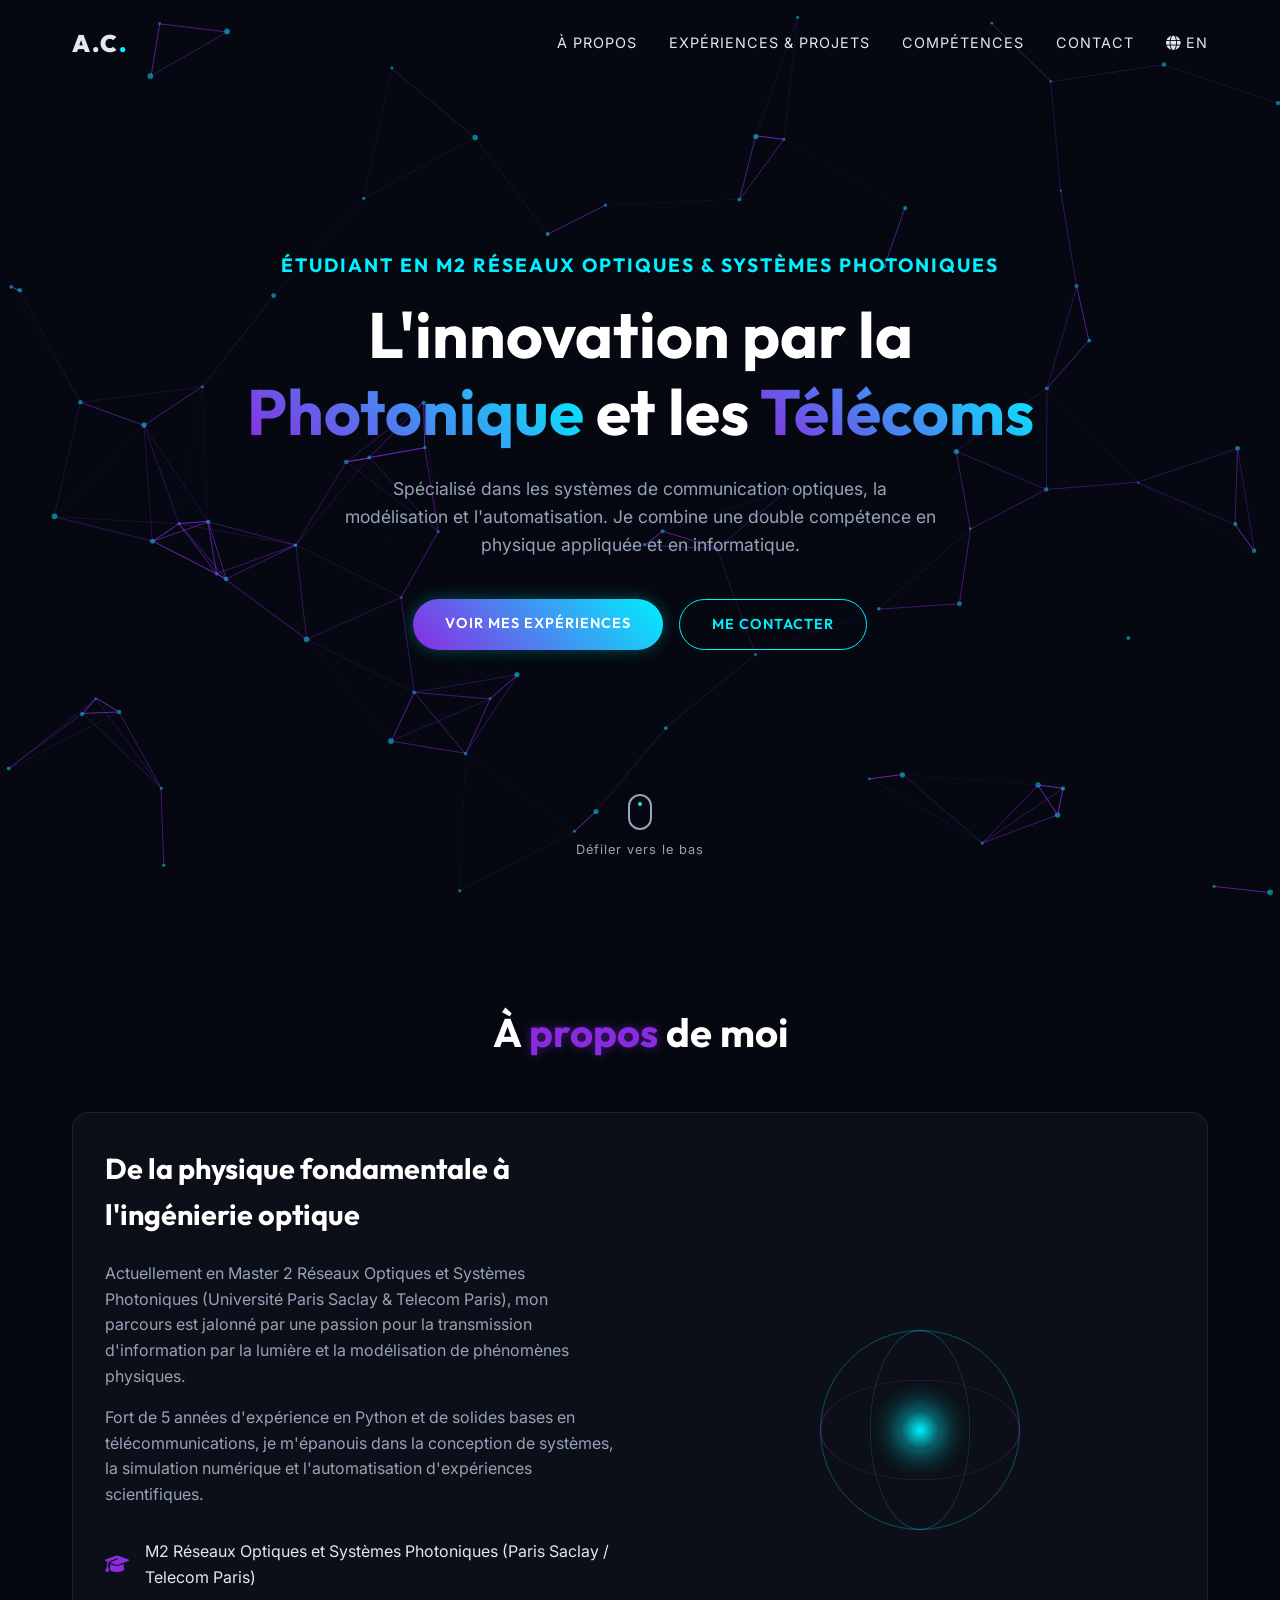
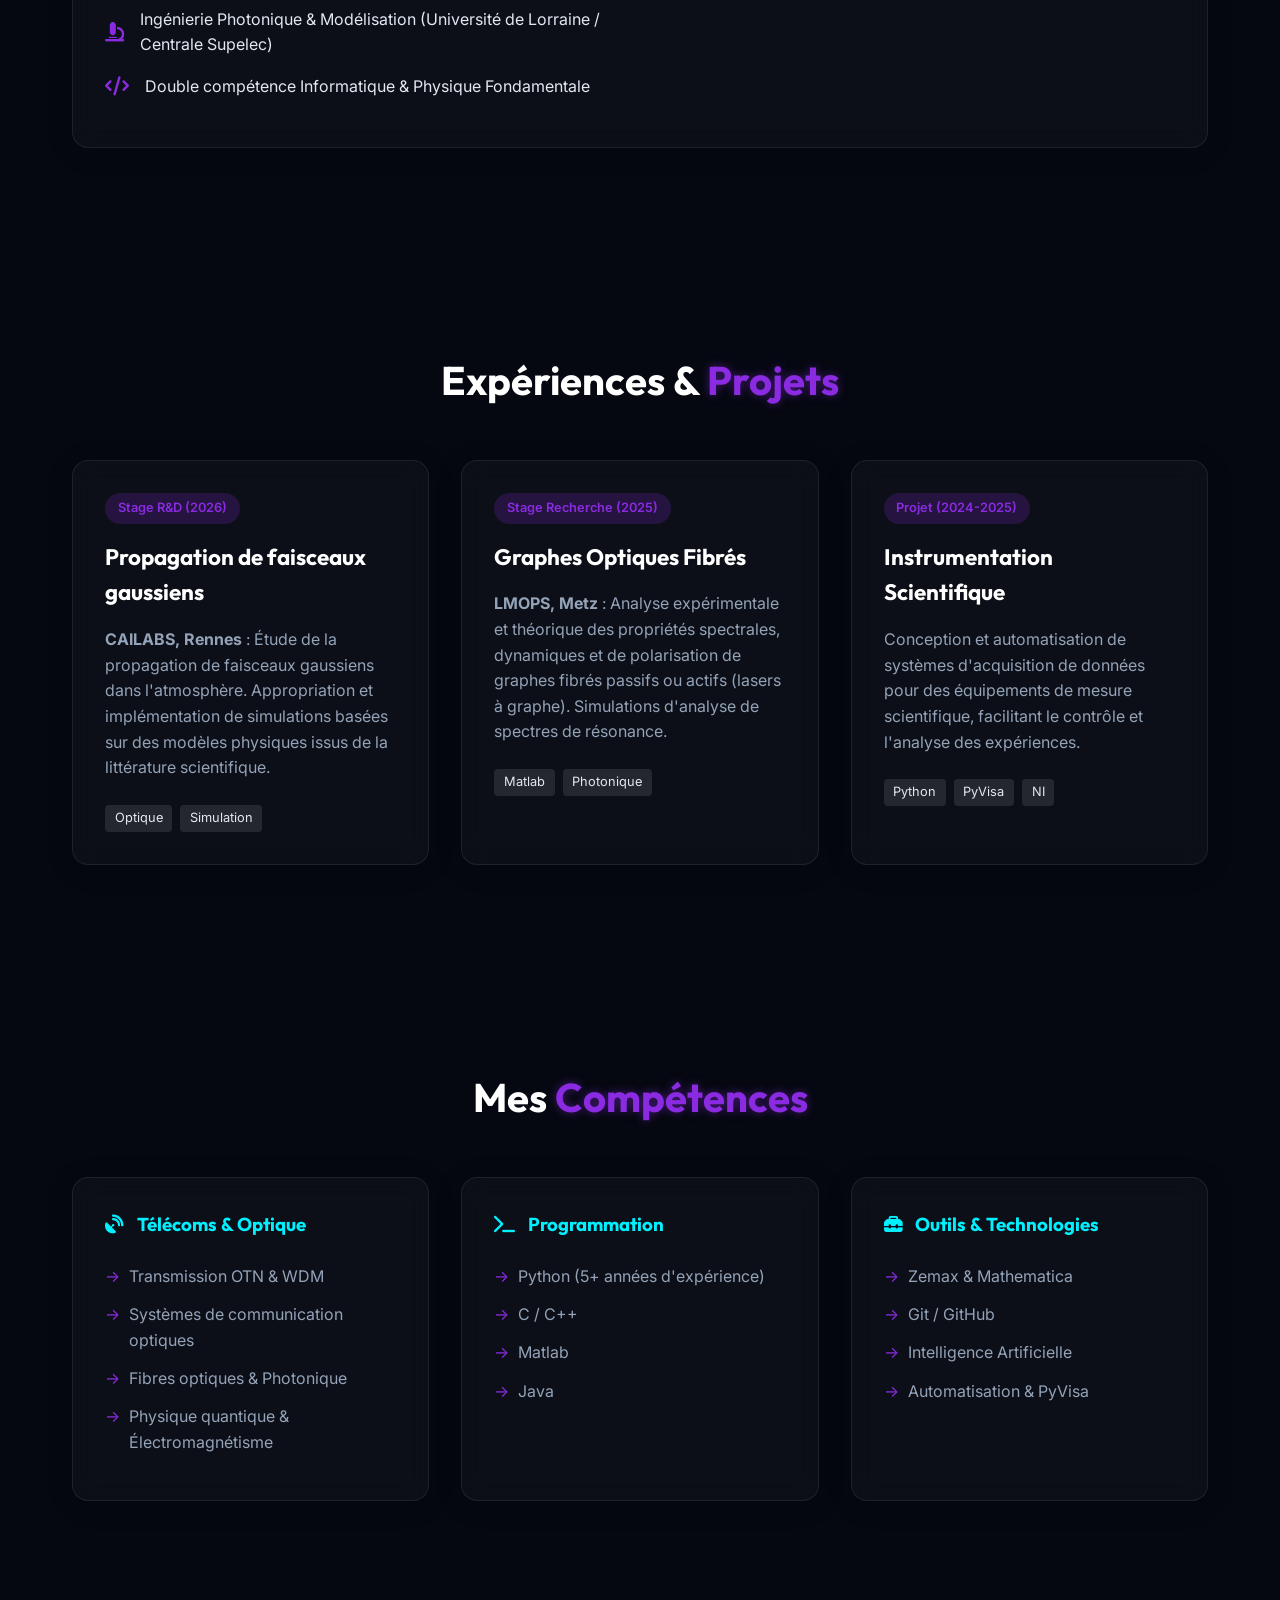
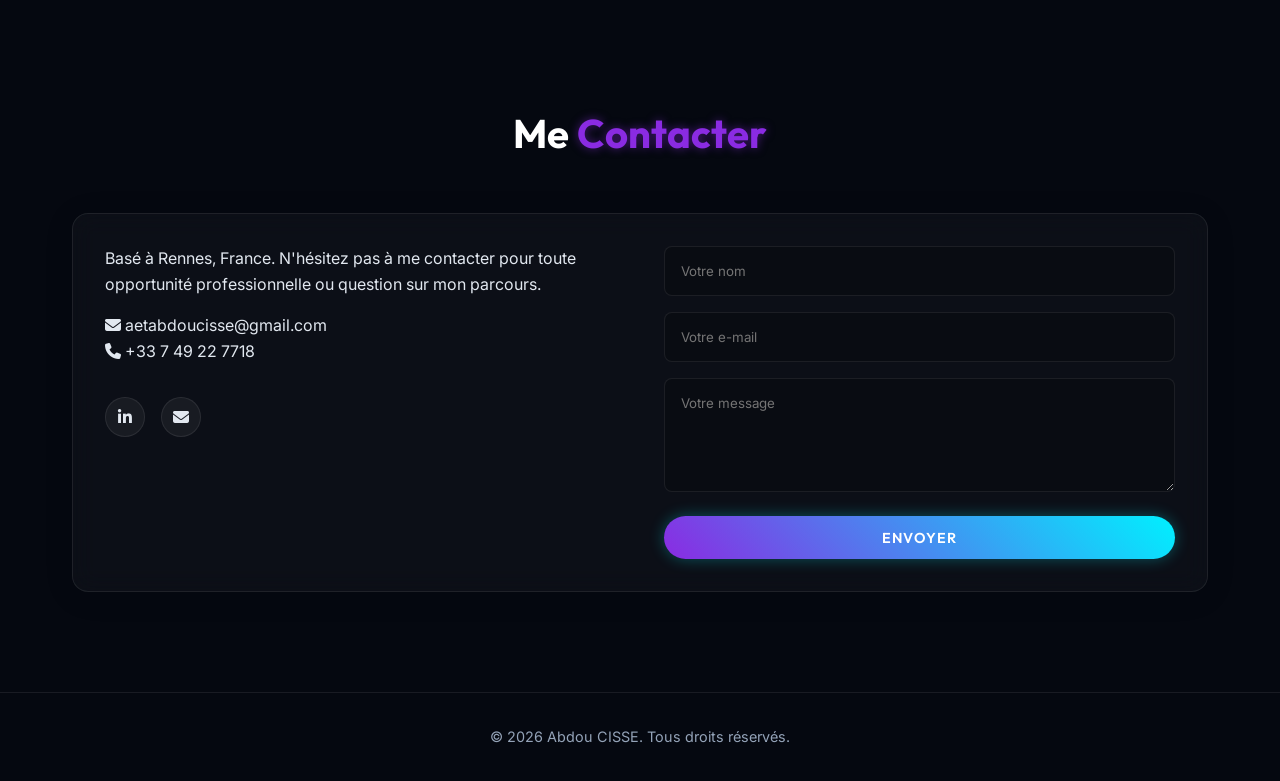
==== fr.html @ 67c54cd6 "Add bilingual portfolio" ====
<!DOCTYPE html>
<html lang="fr">
<head>
    <meta charset="UTF-8">
    <meta name="viewport" content="width=device-width, initial-scale=1.0">
    <title>Abdou CISSE | Portfolio en Photonique & Réseaux Optiques</title>
    <meta name="description" content="Portfolio d'Abdou CISSE, étudiant en Master 2 Réseaux optiques et systèmes photoniques.">
    <!-- Google Fonts -->
    <link rel="preconnect" href="https://fonts.googleapis.com">
    <link rel="preconnect" href="https://fonts.gstatic.com" crossorigin>
    <link href="https://fonts.googleapis.com/css2?family=Inter:wght@300;400;600&family=Outfit:wght@400;700;900&display=swap" rel="stylesheet">
    <!-- Icons -->
    <link rel="stylesheet" href="https://cdnjs.cloudflare.com/ajax/libs/font-awesome/6.4.0/css/all.min.css">
    <link rel="stylesheet" href="styles.css">
</head>
<body>
    <!-- Background Canvas -->
    <canvas id="particles-bg"></canvas>

    <!-- Navigation -->
    <nav class="navbar">
        <div class="nav-content">
            <a href="#home" class="logo">A.C<span>.</span></a>
            <ul class="nav-links">
                <li><a href="#about">À propos</a></li>
                <li><a href="#research">Expériences & Projets</a></li>
                <li><a href="#skills">Compétences</a></li>
                <li><a href="#contact">Contact</a></li>
                <li><a href="index.html" class="lang-switch"><i class="fa-solid fa-globe"></i> EN</a></li>
            </ul>
        </div>
    </nav>

    <!-- Hero Section -->
    <header id="home" class="hero">
        <div class="hero-content">
            <h2 class="subtitle">Étudiant en M2 Réseaux Optiques & Systèmes Photoniques</h2>
            <h1 class="title">L'innovation par la <span>Photonique</span> et les <span>Télécoms</span></h1>
            <p class="description">Spécialisé dans les systèmes de communication optiques, la modélisation et l'automatisation. Je combine une double compétence en physique appliquée et en informatique.</p>
            <div class="cta-group">
                <a href="#research" class="btn btn-primary">Voir mes expériences</a>
                <a href="#contact" class="btn btn-secondary">Me contacter</a>
            </div>
        </div>
        <div class="scroll-indicator">
            <div class="mouse"></div>
            <p>Défiler vers le bas</p>
        </div>
    </header>

    <!-- About Section -->
    <section id="about" class="section">
        <div class="container">
            <h2 class="section-title">À <span>propos</span> de moi</h2>
            <div class="about-grid glass-panel">
                <div class="about-text">
                    <h3>De la physique fondamentale à l'ingénierie optique</h3>
                    <p>Actuellement en Master 2 Réseaux Optiques et Systèmes Photoniques (Université Paris Saclay & Telecom Paris), mon parcours est jalonné par une passion pour la transmission d'information par la lumière et la modélisation de phénomènes physiques.</p>
                    <p>Fort de 5 années d'expérience en Python et de solides bases en télécommunications, je m'épanouis dans la conception de systèmes, la simulation numérique et l'automatisation d'expériences scientifiques.</p>
                    <ul class="highlights">
                        <li><i class="fa-solid fa-graduation-cap"></i> M2 Réseaux Optiques et Systèmes Photoniques (Paris Saclay / Telecom Paris)</li>
                        <li><i class="fa-solid fa-microscope"></i> Ingénierie Photonique & Modélisation (Université de Lorraine / Centrale Supelec)</li>
                        <li><i class="fa-solid fa-code"></i> Double compétence Informatique & Physique Fondamentale</li>
                    </ul>
                </div>
                <div class="about-visual">
                    <div class="abstract-shape">
                        <div class="orbital-ring"></div>
                        <div class="orbital-ring"></div>
                        <div class="orbital-ring"></div>
                        <div class="core"></div>
                    </div>
                </div>
            </div>
        </div>
    </section>

    <!-- Research & Projects Section -->
    <section id="research" class="section">
        <div class="container">
            <h2 class="section-title">Expériences & <span>Projets</span></h2>
            <div class="projects-grid">
                <!-- Project 1 -->
                <div class="project-card glass-panel">
                    <div class="project-content">
                        <span class="project-tag">Stage R&D (2026)</span>
                        <h3>Propagation de faisceaux gaussiens</h3>
                        <p><strong>CAILABS, Rennes</strong> : Étude de la propagation de faisceaux gaussiens dans l'atmosphère. Appropriation et implémentation de simulations basées sur des modèles physiques issus de la littérature scientifique.</p>
                        <div class="tech-stack">
                            <span>Optique</span>
                            <span>Simulation</span>
                        </div>
                    </div>
                </div>
                <!-- Project 2 -->
                <div class="project-card glass-panel">
                    <div class="project-content">
                        <span class="project-tag">Stage Recherche (2025)</span>
                        <h3>Graphes Optiques Fibrés</h3>
                        <p><strong>LMOPS, Metz</strong> : Analyse expérimentale et théorique des propriétés spectrales, dynamiques et de polarisation de graphes fibrés passifs ou actifs (lasers à graphe). Simulations d'analyse de spectres de résonance.</p>
                        <div class="tech-stack">
                            <span>Matlab</span>
                            <span>Photonique</span>
                        </div>
                    </div>
                </div>
                <!-- Project 3 -->
                <div class="project-card glass-panel">
                    <div class="project-content">
                        <span class="project-tag">Projet (2024-2025)</span>
                        <h3>Instrumentation Scientifique</h3>
                        <p>Conception et automatisation de systèmes d'acquisition de données pour des équipements de mesure scientifique, facilitant le contrôle et l'analyse des expériences.</p>
                        <div class="tech-stack">
                            <span>Python</span>
                            <span>PyVisa</span>
                            <span>NI</span>
                        </div>
                    </div>
                </div>
            </div>
        </div>
    </section>

    <!-- Skills Section -->
    <section id="skills" class="section">
        <div class="container">
            <h2 class="section-title">Mes <span>Compétences</span></h2>
            <div class="skills-grid">
                <div class="skill-category glass-panel">
                    <h3><i class="fa-solid fa-satellite-dish"></i> Télécoms & Optique</h3>
                    <ul>
                        <li>Transmission OTN & WDM</li>
                        <li>Systèmes de communication optiques</li>
                        <li>Fibres optiques & Photonique</li>
                        <li>Physique quantique & Électromagnétisme</li>
                    </ul>
                </div>
                <div class="skill-category glass-panel">
                    <h3><i class="fa-solid fa-terminal"></i> Programmation</h3>
                    <ul>
                        <li>Python (5+ années d'expérience)</li>
                        <li>C / C++</li>
                        <li>Matlab</li>
                        <li>Java</li>
                    </ul>
                </div>
                <div class="skill-category glass-panel">
                    <h3><i class="fa-solid fa-toolbox"></i> Outils & Technologies</h3>
                    <ul>
                        <li>Zemax & Mathematica</li>
                        <li>Git / GitHub</li>
                        <li>Intelligence Artificielle</li>
                        <li>Automatisation & PyVisa</li>
                    </ul>
                </div>
            </div>
        </div>
    </section>

    <!-- Contact Section -->
    <section id="contact" class="section">
        <div class="container">
            <h2 class="section-title">Me <span>Contacter</span></h2>
            <div class="contact-wrapper glass-panel">
                <div class="contact-info">
                    <p>Basé à Rennes, France. N'hésitez pas à me contacter pour toute opportunité professionnelle ou question sur mon parcours.</p>
                    <p style="margin-top: 1rem;"><i class="fa-solid fa-envelope"></i> aetabdoucisse@gmail.com</p>
                    <p><i class="fa-solid fa-phone"></i> +33 7 49 22 7718</p>
                    <div class="social-links">
                        <a href="https://linkedin.com/in/abdou-cissé-076704246/" aria-label="LinkedIn" target="_blank"><i class="fa-brands fa-linkedin-in"></i></a>
                        <a href="mailto:aetabdoucisse@gmail.com" aria-label="Email"><i class="fa-solid fa-envelope"></i></a>
                    </div>
                </div>
                <form class="contact-form">
                    <div class="form-group">
                        <input type="text" placeholder="Votre nom" required>
                    </div>
                    <div class="form-group">
                        <input type="email" placeholder="Votre e-mail" required>
                    </div>
                    <div class="form-group">
                        <textarea rows="5" placeholder="Votre message" required></textarea>
                    </div>
                    <button type="submit" class="btn btn-primary">Envoyer</button>
                </form>
            </div>
        </div>
    </section>

    <footer>
        <p>&copy; 2026 Abdou CISSE. Tous droits réservés.</p>
    </footer>

    <script src="script.js"></script>
</body>
</html>
---- styles.css ----
:root {
    /* Color Palette */
    --bg-color: #050810;
    --text-primary: #e2e8f0;
    --text-secondary: #94a3b8;
    --accent-blue: #00f0ff;
    --accent-purple: #8a2be2;
    --glass-bg: rgba(255, 255, 255, 0.03);
    --glass-border: rgba(255, 255, 255, 0.08);
    
    /* Typography */
    --font-sans: 'Inter', sans-serif;
    --font-heading: 'Outfit', sans-serif;
}

* {
    margin: 0;
    padding: 0;
    box-sizing: border-box;
}

html {
    scroll-behavior: smooth;
}

body {
    background-color: var(--bg-color);
    color: var(--text-primary);
    font-family: var(--font-sans);
    line-height: 1.6;
    overflow-x: hidden;
}

/* Typography */
h1, h2, h3, h4 {
    font-family: var(--font-heading);
    color: #fff;
}

a {
    text-decoration: none;
    color: inherit;
}

ul {
    list-style: none;
}

span {
    color: var(--accent-blue);
}

/* Layout Classes */
.container {
    max-width: 1200px;
    margin: 0 auto;
    padding: 0 2rem;
}

.section {
    padding: 100px 0;
    position: relative;
    z-index: 10;
}

.section-title {
    font-size: 2.5rem;
    margin-bottom: 3rem;
    text-align: center;
}

.section-title span {
    color: var(--accent-purple);
    text-shadow: 0 0 10px rgba(138, 43, 226, 0.5);
}

/* Glassmorphism Panel */
.glass-panel {
    background: var(--glass-bg);
    backdrop-filter: blur(12px);
    -webkit-backdrop-filter: blur(12px);
    border: 1px solid var(--glass-border);
    border-radius: 16px;
    padding: 2rem;
    box-shadow: 0 4px 30px rgba(0, 0, 0, 0.1);
}

/* Buttons */
.btn {
    display: inline-block;
    padding: 0.8rem 2rem;
    border-radius: 30px;
    font-weight: 600;
    font-family: var(--font-heading);
    transition: all 0.3s ease;
    cursor: pointer;
    text-transform: uppercase;
    letter-spacing: 1px;
    font-size: 0.9rem;
}

.btn-primary {
    background: linear-gradient(45deg, var(--accent-purple), var(--accent-blue));
    color: white;
    border: none;
    box-shadow: 0 0 15px rgba(0, 240, 255, 0.3);
}

.btn-primary:hover {
    box-shadow: 0 0 25px rgba(0, 240, 255, 0.6);
    transform: translateY(-2px);
}

.btn-secondary {
    background: transparent;
    border: 1px solid var(--accent-blue);
    color: var(--accent-blue);
}

.btn-secondary:hover {
    background: rgba(0, 240, 255, 0.1);
    transform: translateY(-2px);
}

/* Navigation */
.navbar {
    position: fixed;
    top: 0;
    width: 100%;
    padding: 1.5rem 0;
    z-index: 100;
    transition: background 0.3s ease;
}

.navbar.scrolled {
    background: rgba(5, 8, 16, 0.9);
    backdrop-filter: blur(10px);
    border-bottom: 1px solid var(--glass-border);
    padding: 1rem 0;
}

.nav-content {
    max-width: 1200px;
    margin: 0 auto;
    padding: 0 2rem;
    display: flex;
    justify-content: space-between;
    align-items: center;
}

.logo {
    font-family: var(--font-heading);
    font-size: 1.5rem;
    font-weight: 900;
    letter-spacing: 2px;
}

.nav-links {
    display: flex;
    gap: 2rem;
}

.nav-links a {
    font-size: 0.9rem;
    text-transform: uppercase;
    letter-spacing: 1px;
    transition: color 0.3s ease;
}

.nav-links a:hover {
    color: var(--accent-blue);
}

/* Hero Section */
.hero {
    height: 100vh;
    display: flex;
    align-items: center;
    justify-content: center;
    position: relative;
    padding: 0 2rem;
}

#particles-bg {
    position: fixed;
    top: 0;
    left: 0;
    width: 100%;
    height: 100%;
    z-index: 0;
    pointer-events: auto; /* Allow interaction */
}

.hero-content {
    position: relative;
    z-index: 10;
    max-width: 800px;
    text-align: center;
}

.hero .subtitle {
    font-size: 1.2rem;
    color: var(--accent-blue);
    margin-bottom: 1rem;
    letter-spacing: 2px;
    text-transform: uppercase;
}

.hero .title {
    font-size: 4rem;
    line-height: 1.2;
    margin-bottom: 1.5rem;
}

.hero .title span {
    background: linear-gradient(45deg, var(--accent-purple), var(--accent-blue));
    -webkit-background-clip: text;
    -webkit-text-fill-color: transparent;
    text-shadow: none;
}

.hero .description {
    font-size: 1.1rem;
    color: var(--text-secondary);
    margin-bottom: 2.5rem;
    max-width: 600px;
    margin-left: auto;
    margin-right: auto;
}

.cta-group {
    display: flex;
    gap: 1rem;
    justify-content: center;
}

/* Scroll Indicator */
.scroll-indicator {
    position: absolute;
    bottom: 40px;
    left: 50%;
    transform: translateX(-50%);
    text-align: center;
    z-index: 10;
    animation: bounce 2s infinite;
}

.scroll-indicator p {
    font-size: 0.8rem;
    color: var(--text-secondary);
    margin-top: 10px;
    letter-spacing: 1px;
}

.mouse {
    width: 24px;
    height: 36px;
    border: 2px solid var(--text-secondary);
    border-radius: 12px;
    margin: 0 auto;
    position: relative;
}

.mouse::before {
    content: '';
    position: absolute;
    top: 6px;
    left: 50%;
    transform: translateX(-50%);
    width: 4px;
    height: 4px;
    background: var(--accent-blue);
    border-radius: 50%;
    animation: scroll 2s infinite;
}

/* About Section */
.about-grid {
    display: grid;
    grid-template-columns: 1fr 1fr;
    gap: 3rem;
    align-items: center;
}

.about-text h3 {
    font-size: 1.8rem;
    margin-bottom: 1.5rem;
}

.about-text p {
    margin-bottom: 1rem;
    color: var(--text-secondary);
}

.highlights {
    margin-top: 2rem;
}

.highlights li {
    margin-bottom: 1rem;
    display: flex;
    align-items: center;
    gap: 1rem;
}

.highlights i {
    color: var(--accent-purple);
    font-size: 1.2rem;
}

/* Orbital Animation */
.about-visual {
    display: flex;
    justify-content: center;
    align-items: center;
    height: 300px;
}

.abstract-shape {
    position: relative;
    width: 200px;
    height: 200px;
}

.core {
    position: absolute;
    top: 50%;
    left: 50%;
    transform: translate(-50%, -50%);
    width: 40px;
    height: 40px;
    background: radial-gradient(circle, var(--accent-blue), transparent);
    border-radius: 50%;
    box-shadow: 0 0 30px var(--accent-blue);
}

.orbital-ring {
    position: absolute;
    top: 0;
    left: 0;
    width: 100%;
    height: 100%;
    border: 1px solid rgba(0, 240, 255, 0.3);
    border-radius: 50%;
}

.orbital-ring:nth-child(1) {
    animation: spin 10s linear infinite;
}

.orbital-ring:nth-child(2) {
    transform: rotateX(60deg);
    animation: spin-x 15s linear infinite;
    border-color: rgba(138, 43, 226, 0.4);
}

.orbital-ring:nth-child(3) {
    transform: rotateY(60deg);
    animation: spin-y 20s linear infinite;
}

@keyframes spin { 100% { transform: rotate(360deg); } }
@keyframes spin-x { 100% { transform: rotateX(60deg) rotate(360deg); } }
@keyframes spin-y { 100% { transform: rotateY(60deg) rotate(360deg); } }

/* Projects Section */
.projects-grid {
    display: grid;
    grid-template-columns: repeat(auto-fit, minmax(300px, 1fr));
    gap: 2rem;
}

.project-card {
    transition: transform 0.3s ease, border-color 0.3s ease;
    display: flex;
    flex-direction: column;
}

.project-card:hover {
    transform: translateY(-10px);
    border-color: var(--accent-purple);
}

.project-tag {
    display: inline-block;
    padding: 0.3rem 0.8rem;
    background: rgba(138, 43, 226, 0.2);
    color: var(--accent-purple);
    border-radius: 20px;
    font-size: 0.8rem;
    margin-bottom: 1rem;
    font-weight: 600;
}

.project-content h3 {
    font-size: 1.4rem;
    margin-bottom: 1rem;
}

.project-content p {
    color: var(--text-secondary);
    margin-bottom: 1.5rem;
    flex-grow: 1;
}

.tech-stack {
    display: flex;
    flex-wrap: wrap;
    gap: 0.5rem;
}

.tech-stack span {
    font-size: 0.8rem;
    color: var(--text-primary);
    background: rgba(255, 255, 255, 0.1);
    padding: 0.2rem 0.6rem;
    border-radius: 4px;
}

/* Skills Section */
.skills-grid {
    display: grid;
    grid-template-columns: repeat(auto-fit, minmax(250px, 1fr));
    gap: 2rem;
}

.skill-category h3 {
    display: flex;
    align-items: center;
    gap: 0.8rem;
    margin-bottom: 1.5rem;
    color: var(--accent-blue);
}

.skill-category ul li {
    margin-bottom: 0.8rem;
    color: var(--text-secondary);
    position: relative;
    padding-left: 1.5rem;
}

.skill-category ul li::before {
    content: '→';
    position: absolute;
    left: 0;
    color: var(--accent-purple);
}

/* Contact Section */
.contact-wrapper {
    display: grid;
    grid-template-columns: 1fr 1fr;
    gap: 3rem;
}

.social-links {
    display: flex;
    gap: 1rem;
    margin-top: 2rem;
}

.social-links a {
    width: 40px;
    height: 40px;
    display: flex;
    align-items: center;
    justify-content: center;
    border-radius: 50%;
    background: rgba(255, 255, 255, 0.05);
    border: 1px solid var(--glass-border);
    transition: all 0.3s ease;
}

.social-links a:hover {
    background: var(--accent-blue);
    color: #000;
    transform: translateY(-3px);
}

.contact-form {
    display: flex;
    flex-direction: column;
    gap: 1rem;
}

.form-group input,
.form-group textarea {
    width: 100%;
    padding: 1rem;
    background: rgba(0, 0, 0, 0.2);
    border: 1px solid var(--glass-border);
    border-radius: 8px;
    color: white;
    font-family: var(--font-sans);
    transition: border-color 0.3s ease;
}

.form-group input:focus,
.form-group textarea:focus {
    outline: none;
    border-color: var(--accent-blue);
}

/* Footer */
footer {
    text-align: center;
    padding: 2rem;
    border-top: 1px solid var(--glass-border);
    color: var(--text-secondary);
    font-size: 0.9rem;
}

/* Animations */
@keyframes bounce {
    0%, 20%, 50%, 80%, 100% { transform: translateY(0) translateX(-50%); }
    40% { transform: translateY(-10px) translateX(-50%); }
    60% { transform: translateY(-5px) translateX(-50%); }
}

@keyframes scroll {
    0% { top: 6px; opacity: 1; }
    100% { top: 20px; opacity: 0; }
}

/* Responsive */
@media (max-width: 768px) {
    .about-grid, .contact-wrapper {
        grid-template-columns: 1fr;
    }
    
    .hero .title {
        font-size: 2.5rem;
    }
    
    .nav-links {
        display: none; /* simple mobile approach */
    }
}
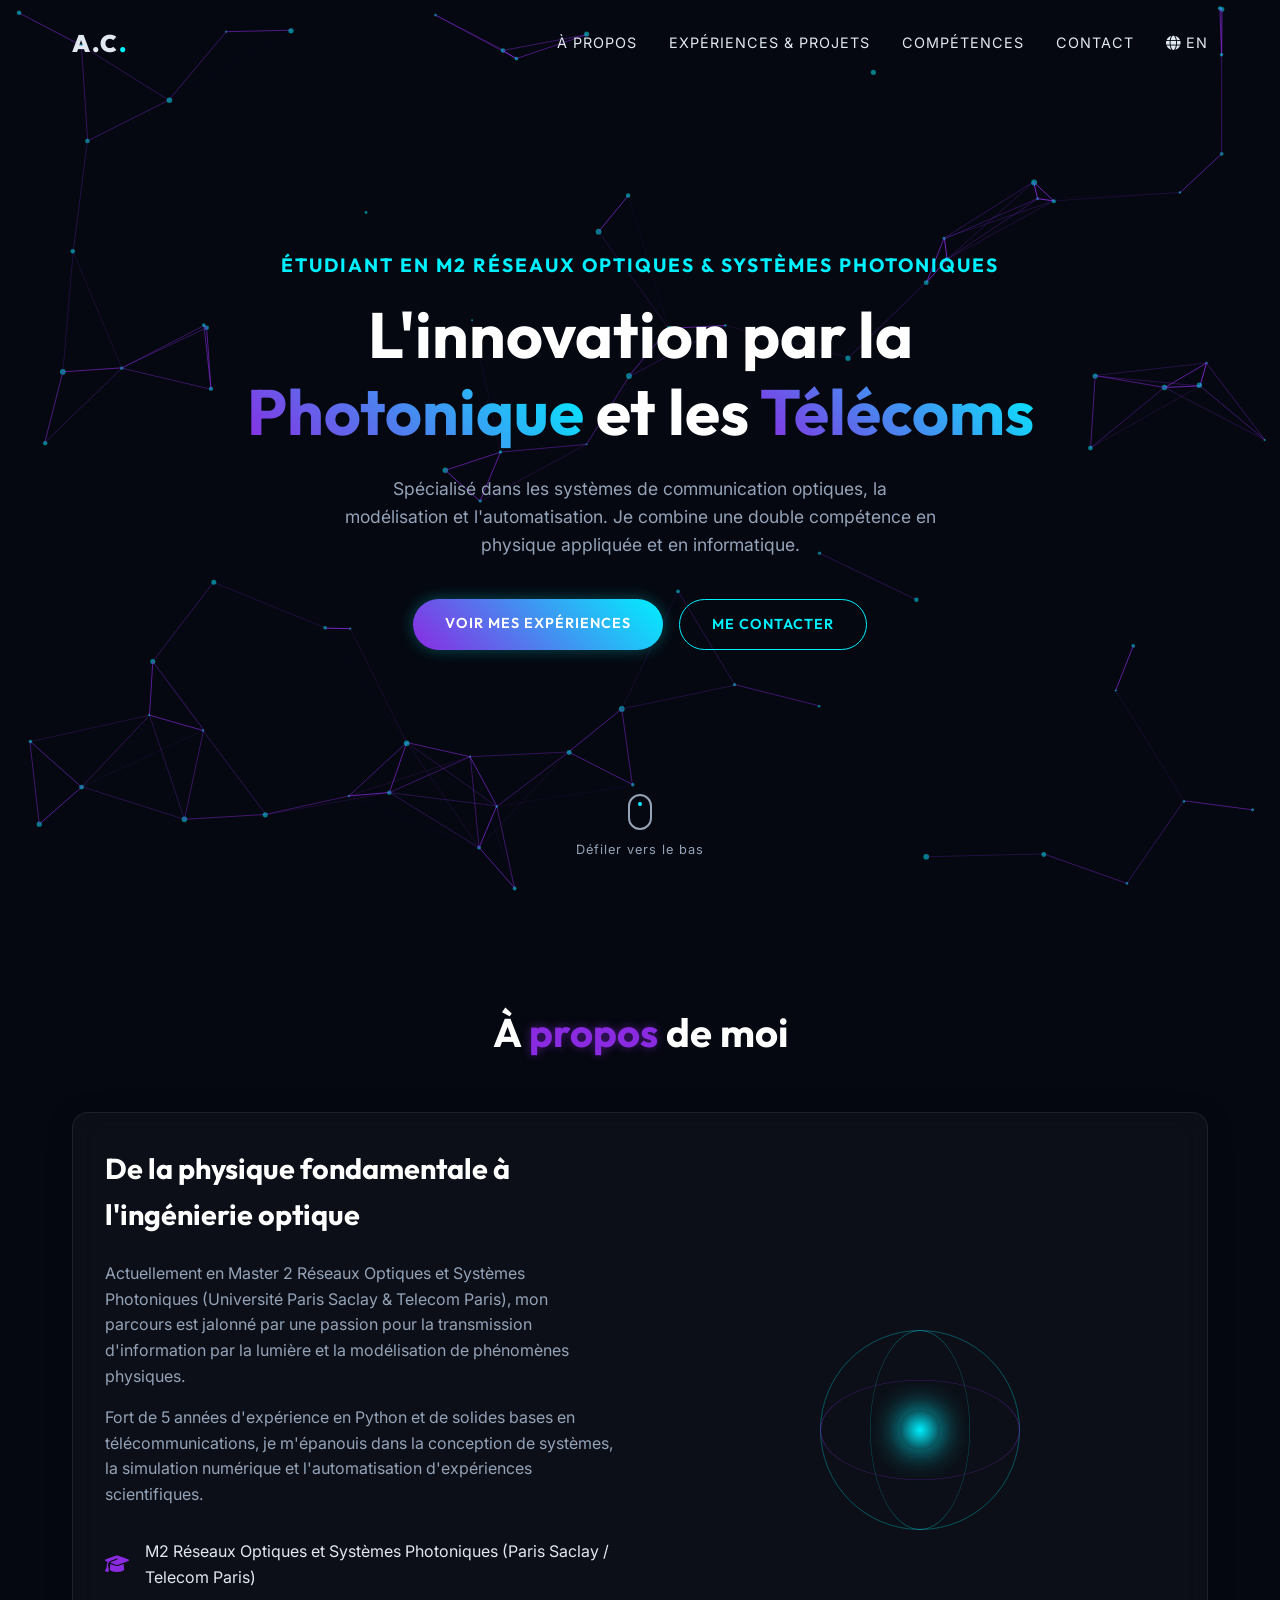
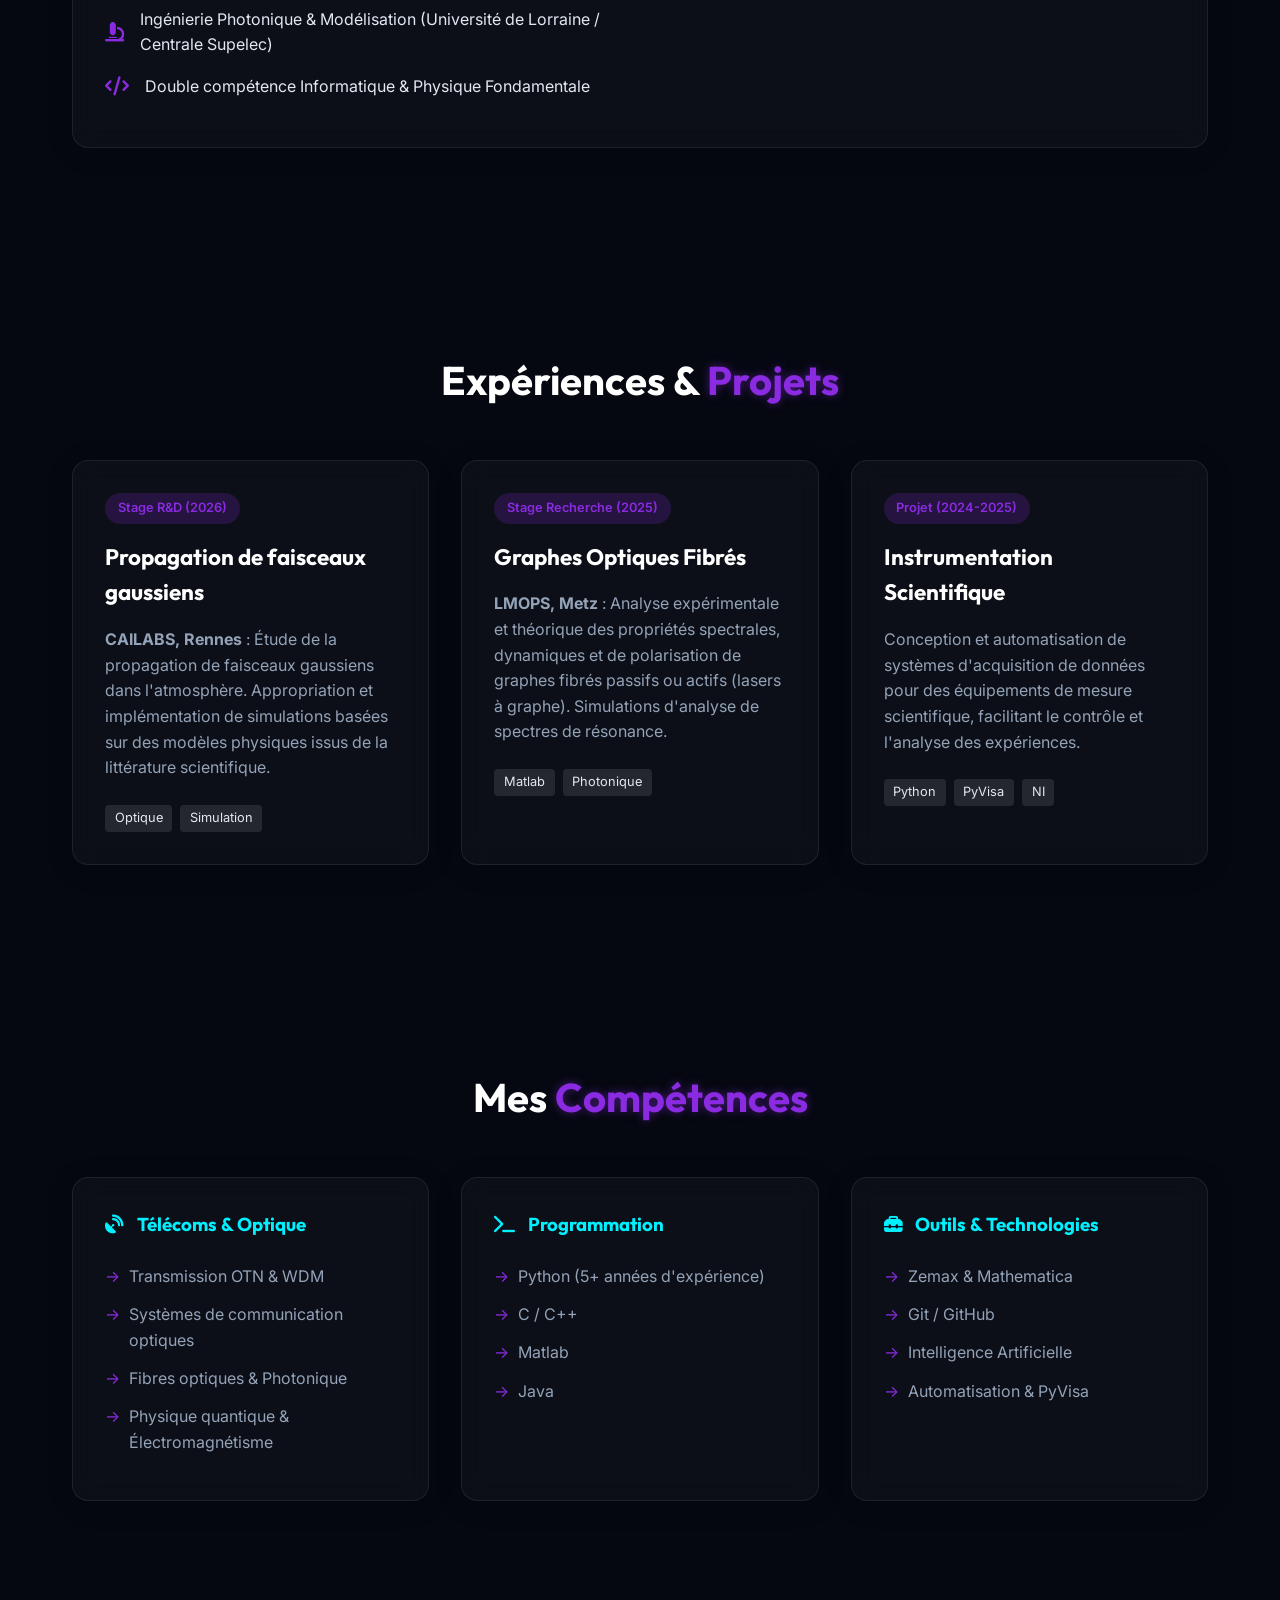
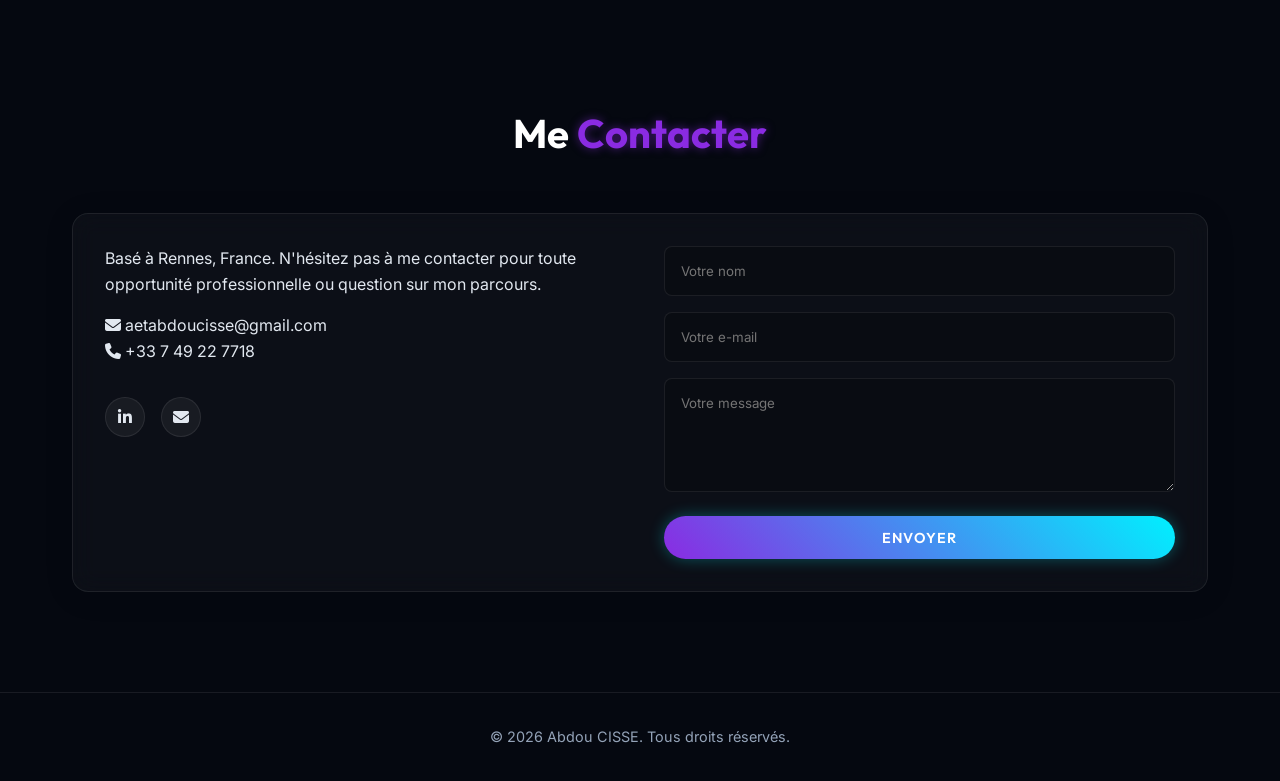
==== commit 29fee52d: "Fix: Make contact form functional using formsubmit.co" ====
--- a/fr.html
+++ b/fr.html
@@ -171,16 +171,17 @@
                         <a href="mailto:aetabdoucisse@gmail.com" aria-label="Email"><i class="fa-solid fa-envelope"></i></a>
                     </div>
                 </div>
-                <form class="contact-form">
+                <form class="contact-form" action="https://formsubmit.co/aetabdoucisse@gmail.com" method="POST">
                     <div class="form-group">
-                        <input type="text" placeholder="Votre nom" required>
+                        <input type="text" name="name" placeholder="Votre nom" required>
                     </div>
                     <div class="form-group">
-                        <input type="email" placeholder="Votre e-mail" required>
+                        <input type="email" name="email" placeholder="Votre e-mail" required>
                     </div>
                     <div class="form-group">
-                        <textarea rows="5" placeholder="Votre message" required></textarea>
+                        <textarea rows="5" name="message" placeholder="Votre message" required></textarea>
                     </div>
+                    <input type="hidden" name="_subject" value="Nouveau message depuis votre Portfolio !">
                     <button type="submit" class="btn btn-primary">Envoyer</button>
                 </form>
             </div>
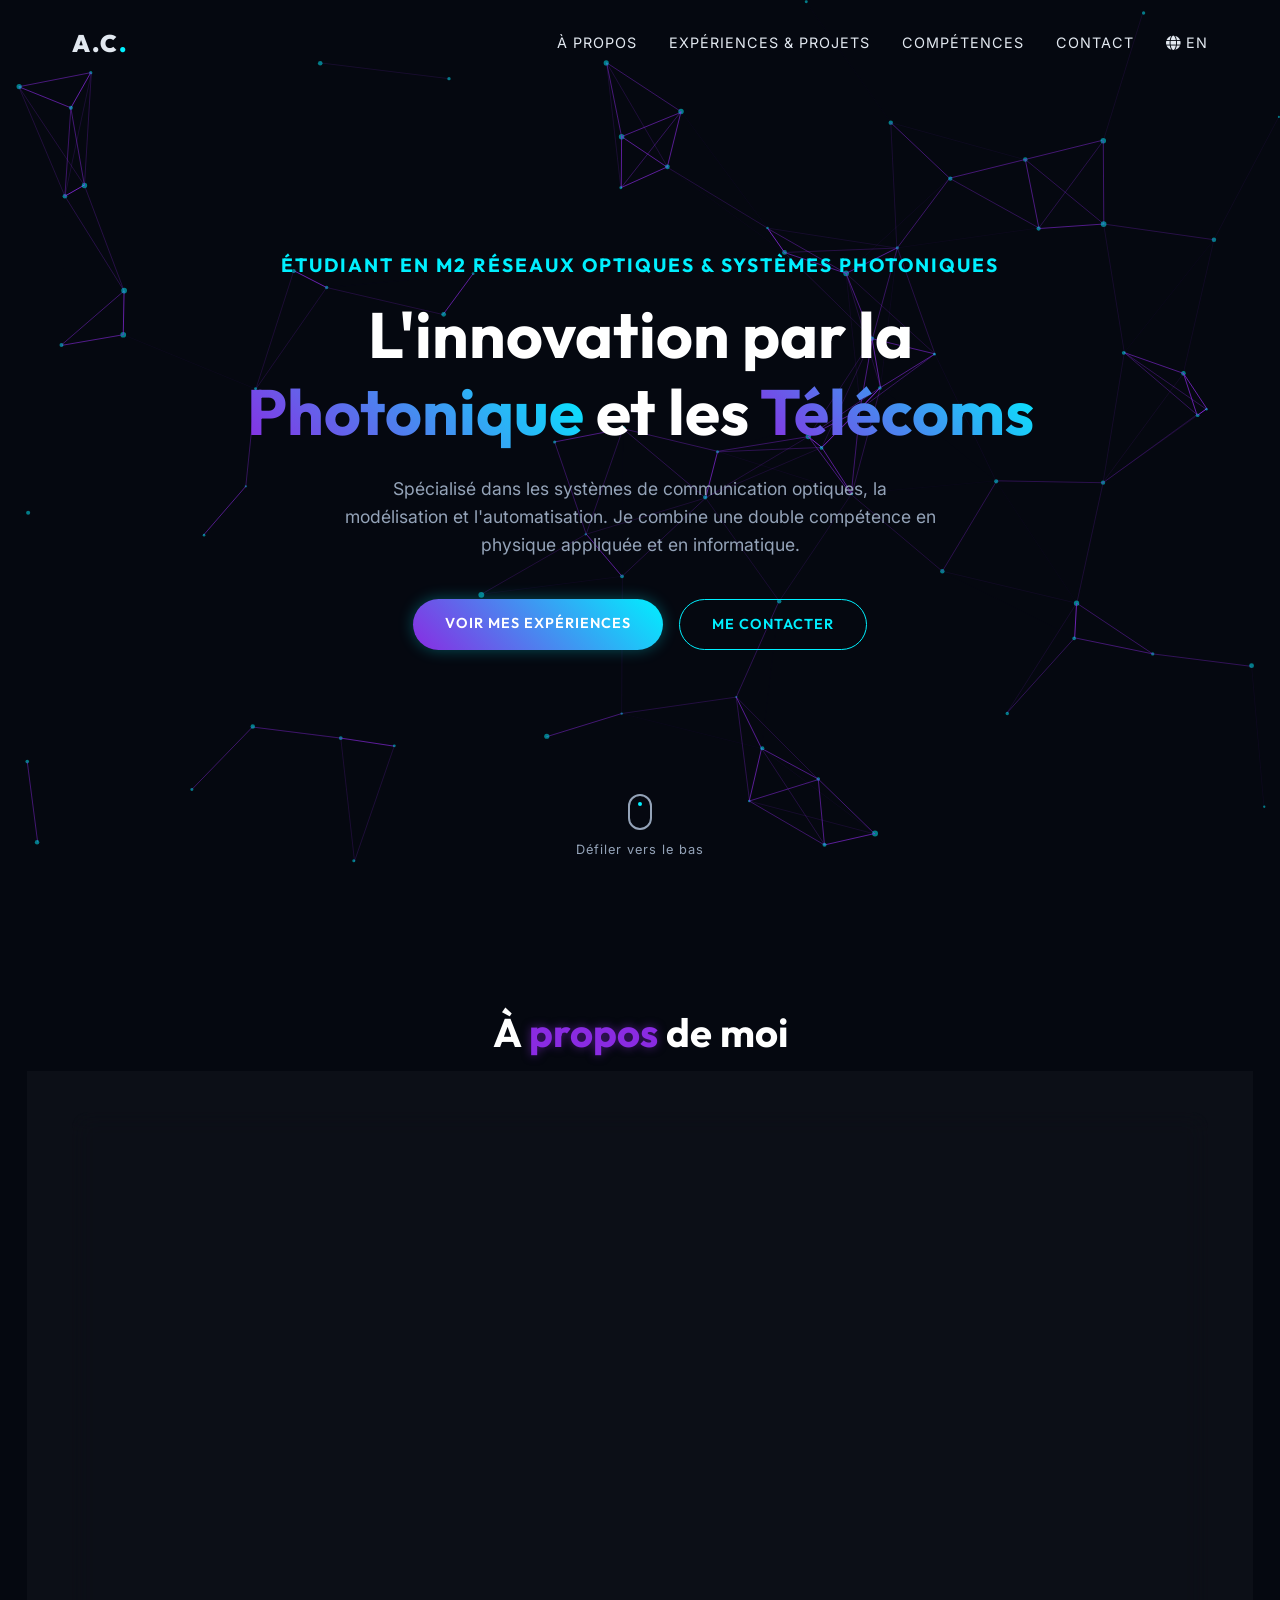
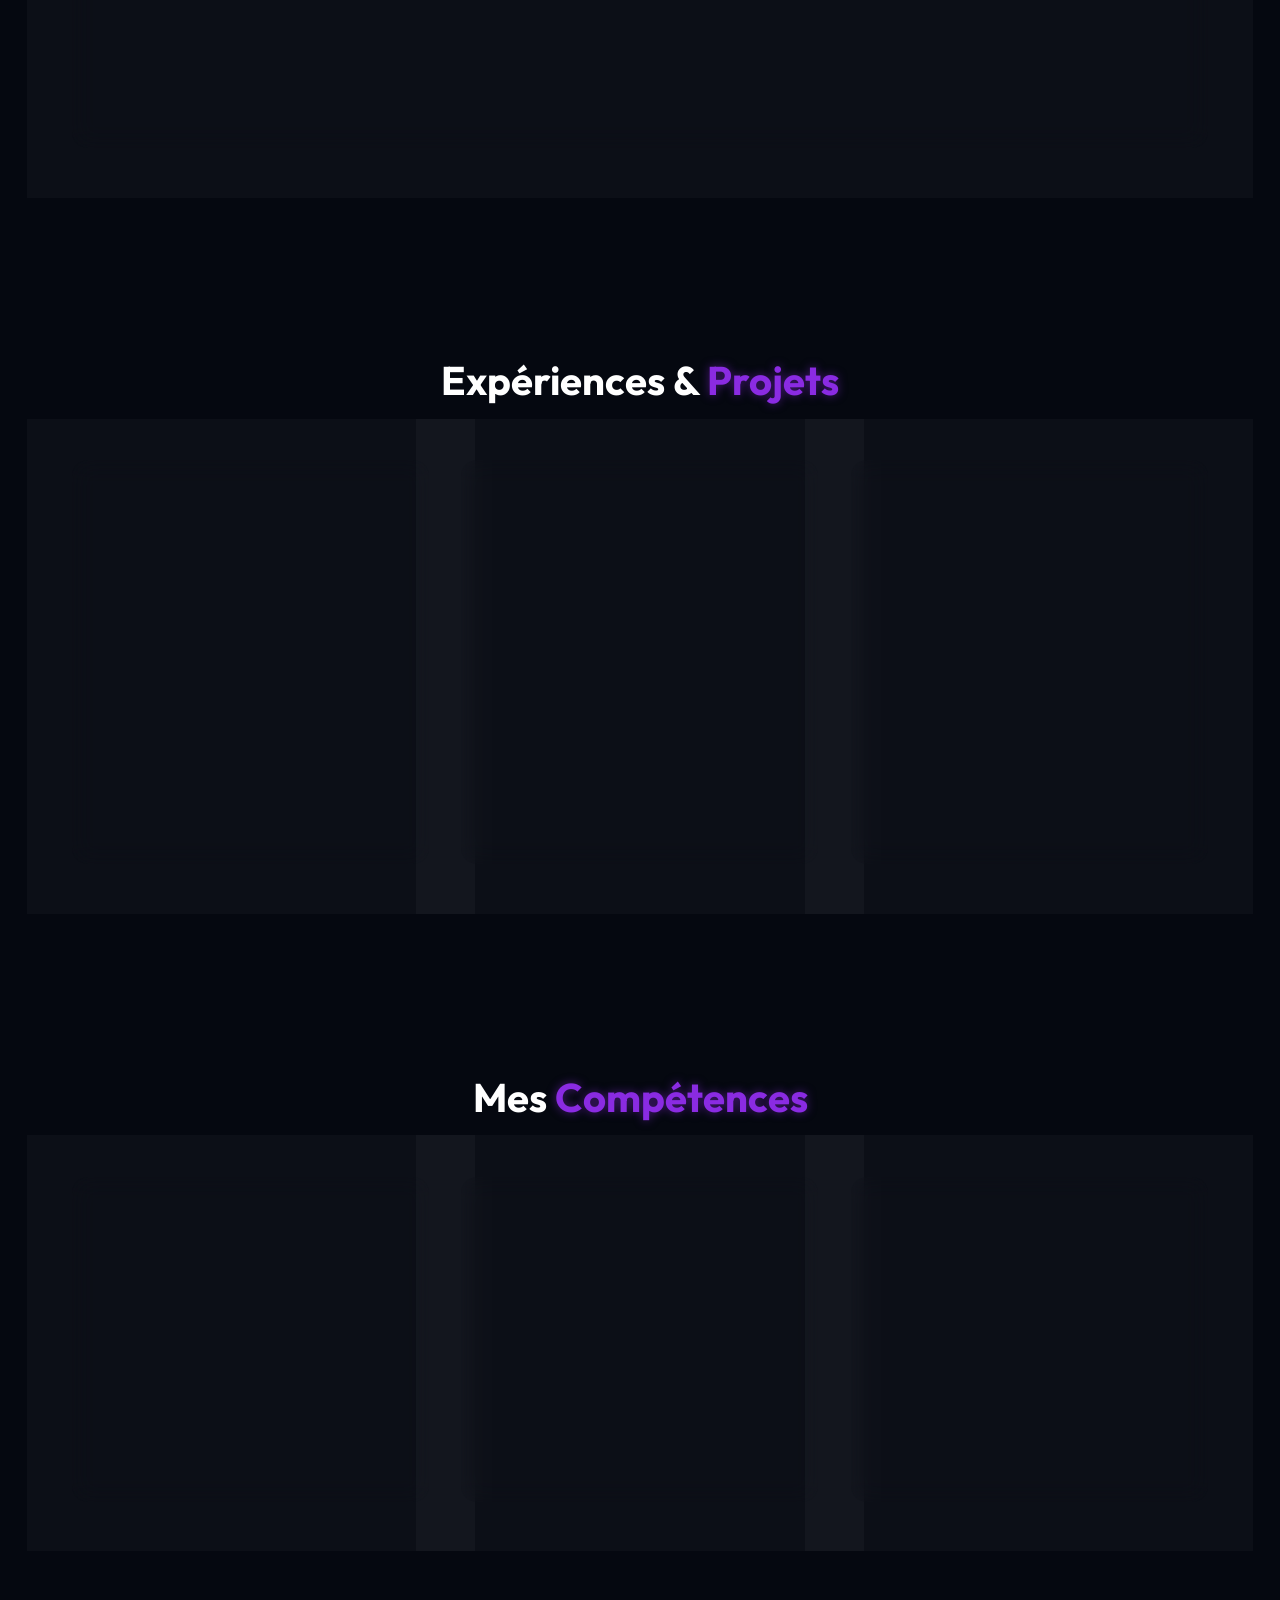
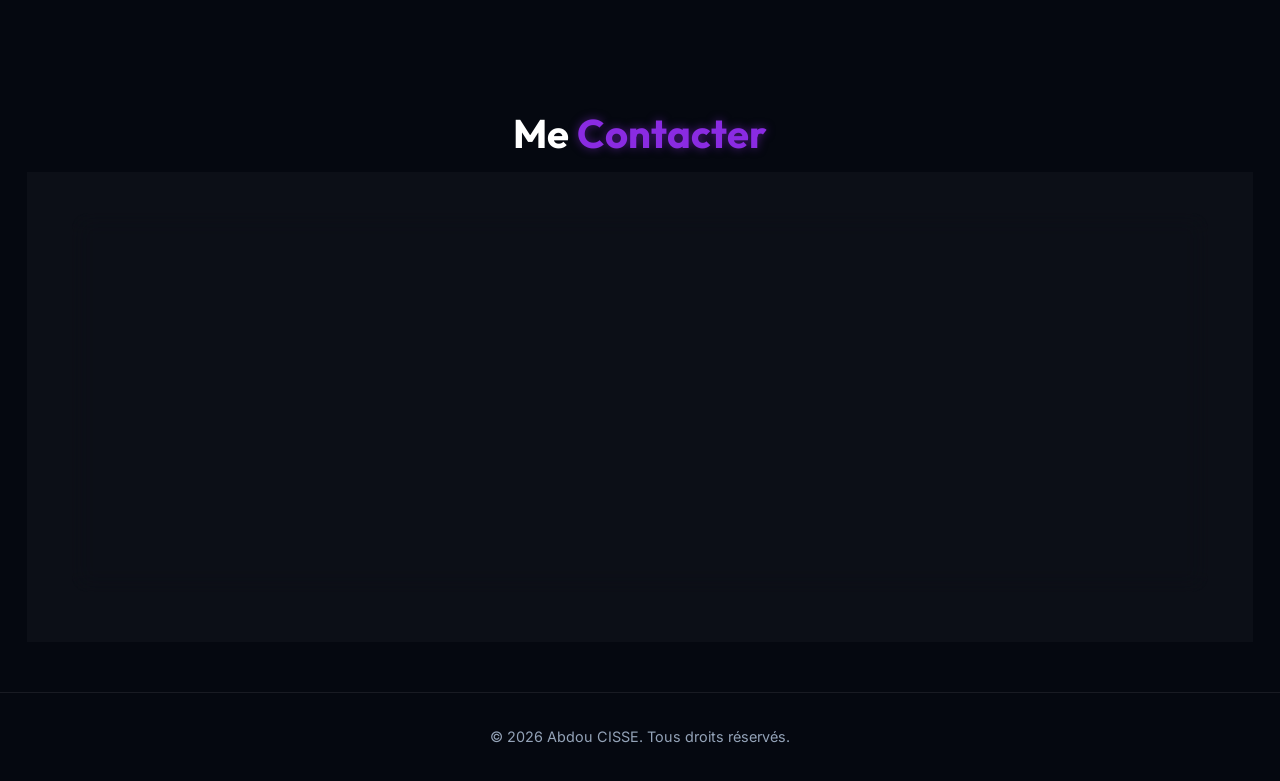
==== commit d42bd7be: "Fix: Update LinkedIn URL" ====
--- a/fr.html
+++ b/fr.html
@@ -167,7 +167,7 @@
                     <p style="margin-top: 1rem;"><i class="fa-solid fa-envelope"></i> aetabdoucisse@gmail.com</p>
                     <p><i class="fa-solid fa-phone"></i> +33 7 49 22 7718</p>
                     <div class="social-links">
-                        <a href="https://linkedin.com/in/abdou-cissé-076704246/" aria-label="LinkedIn" target="_blank"><i class="fa-brands fa-linkedin-in"></i></a>
+                        <a href="https://www.linkedin.com/in/abdou-cisse-076704246" aria-label="LinkedIn" target="_blank"><i class="fa-brands fa-linkedin-in"></i></a>
                         <a href="mailto:aetabdoucisse@gmail.com" aria-label="Email"><i class="fa-solid fa-envelope"></i></a>
                     </div>
                 </div>
